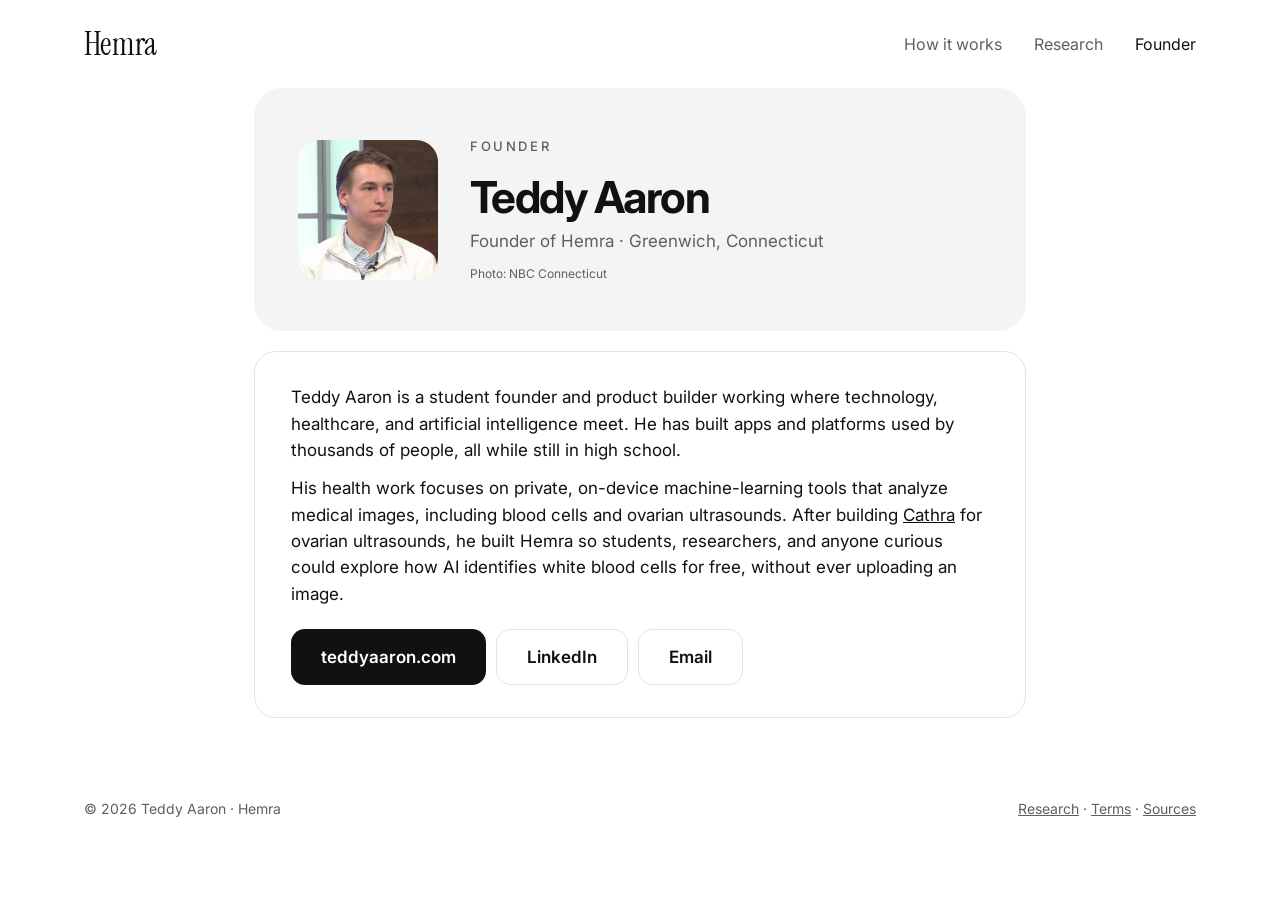
==== founder.html @ 97fe6db3 "Add founder page and improve mobile layout" ====
<!doctype html>
<html lang="en">
<head>
<meta charset="utf-8">
<meta name="viewport" content="width=device-width, initial-scale=1">
<title>Teddy Aaron, Founder of Hemra</title>
<meta name="description" content="Teddy Aaron is a student founder building private, on-device machine-learning tools for medical images, including Hemra and Cathra.">
<link rel="icon" href="data:image/svg+xml,<svg xmlns='http://www.w3.org/2000/svg' viewBox='0 0 32 32'><rect width='32' height='32' rx='7' fill='%23111'/><text x='16' y='23' font-family='Georgia' font-size='19' fill='white' text-anchor='middle'>H</text></svg>">
<link rel="preconnect" href="https://fonts.googleapis.com">
<link href="https://fonts.googleapis.com/css2?family=Instrument+Serif&family=Inter:wght@400;500;600;700&display=swap" rel="stylesheet">
<link rel="stylesheet" href="style.css?v=9">
</head>
<body>

<header class="wrap nav">
  <a href="index.html" class="brand">Hemra</a>
  <nav><a href="index.html#how">How it works</a><a href="research.html">Research</a><a href="founder.html" aria-current="page">Founder</a></nav>
</header>

<main class="doc">
  <section class="doc-head founder-head">
    <img class="founder-portrait" src="media/teddy-founder.jpg" alt="Teddy Aaron" width="360" height="360">
    <div>
      <p class="eyebrow">Founder</p>
      <h1>Teddy Aaron</h1>
      <p class="founder-meta">Founder of Hemra · Greenwich, Connecticut</p>
      <p class="founder-credit">Photo: NBC Connecticut</p>
    </div>
  </section>

  <section class="doc-card">
    <p>Teddy Aaron is a student founder and product builder working where technology, healthcare, and artificial intelligence meet. He has built apps and platforms used by thousands of people, all while still in high school.</p>
    <p>His health work focuses on private, on-device machine-learning tools that analyze medical images, including blood cells and ovarian ultrasounds. After building <a href="https://www.cathra.dev" target="_blank" rel="noopener">Cathra</a> for ovarian ultrasounds, he built Hemra so students, researchers, and anyone curious could explore how AI identifies white blood cells for free, without ever uploading an image.</p>
    <div class="founder-links">
      <a class="btn" href="https://teddyaaron.com" target="_blank" rel="noopener">teddyaaron.com</a>
      <a class="btn ghost" href="https://www.linkedin.com/in/teddy-aaron/" target="_blank" rel="noopener">LinkedIn</a>
      <a class="btn ghost" href="mailto:paultaaron@icloud.com?subject=Hemra">Email</a>
    </div>
  </section>
</main>

<footer class="wrap foot">
  <span>© 2026 Teddy Aaron · Hemra</span>
  <span><a href="research.html">Research</a> · <a href="terms.html">Terms</a> · <a href="index.html#sources">Sources</a></span>
</footer>
</body>
</html>
---- style.css ----
:root{
  --bg:#fff; --card:#f4f4f4; --surface:#fff; --ink:#111; --muted:#5f5f5f; --line:#e4e4e4; --soft:#f1f1f1;
  --red:#9e1b32; --serif:"Instrument Serif",Georgia,serif; --sans:Inter,system-ui,-apple-system,sans-serif;
}
@media (prefers-color-scheme:dark){:root{
  --bg:#0f0f0f; --card:#1a1a1a; --surface:#121212; --ink:#f2f2f2; --muted:#a0a0a0; --line:#2c2c2c; --soft:#222; --red:#e0596e;
}}
*{box-sizing:border-box}
html{scroll-behavior:smooth}
body{margin:0;background:var(--bg);color:var(--ink);font:17px/1.55 var(--sans);-webkit-font-smoothing:antialiased}
a{color:inherit}
.wrap{max-width:1160px;margin:0 auto;padding:0 24px}
.muted{color:var(--muted)}

/* nav */
.nav{display:flex;justify-content:space-between;align-items:center;height:88px}
.brand{font:400 32px/1 var(--serif);text-decoration:none;letter-spacing:.01em}
.nav nav{display:flex;gap:32px;font-size:16px}
.nav nav a{text-decoration:none;color:var(--muted)} .nav nav a:hover{color:var(--ink)}

/* buttons */
.btn{all:unset;box-sizing:border-box;display:inline-flex;align-items:center;justify-content:center;background:var(--ink);color:var(--bg);border-radius:14px;padding:17px 30px;font:600 17px var(--sans);cursor:pointer;transition:opacity .15s,transform .15s}
.btn:hover{opacity:.85} .btn:active{transform:scale(.98)}
.btn:focus-visible{outline:2px solid var(--ink);outline-offset:3px}
.link{font-weight:600;text-decoration:none} .link:hover{text-decoration:underline}

/* hero card */
.hero{display:grid;grid-template-columns:1.1fr 430px;gap:56px;align-items:center;background:var(--card);border-radius:28px;padding:64px 64px 64px 72px}
.eyebrow{font-size:13px;font-weight:500;letter-spacing:.2em;text-transform:uppercase;color:var(--muted);margin:0 0 18px}
h1{font:700 clamp(38px,4.6vw,56px)/1.05 var(--sans);letter-spacing:-.035em;margin:0}
.lede{font-size:19px;color:var(--muted);margin:22px 0 30px;max-width:36ch}
.cta{display:flex;align-items:center;gap:28px;flex-wrap:wrap}
.checks{list-style:none;padding:28px 0 0;margin:32px 0 0;border-top:1px solid var(--line);display:grid;grid-template-columns:1fr 1fr;gap:14px 24px;font-size:16px;color:var(--muted)}
.checks li{display:flex;gap:12px;align-items:center}
.checks li::before{content:"✓";flex:none;width:22px;height:22px;border-radius:50%;background:var(--ink);color:var(--bg);font-size:12px;font-weight:700;display:grid;place-items:center}

/* tool window */
.tool{background:var(--surface);border:1px solid var(--line);border-radius:20px;overflow:hidden;box-shadow:0 30px 60px -36px rgba(0,0,0,.3)}
.win{display:flex;align-items:center;gap:6px;padding:12px 14px;border-bottom:1px solid var(--line)}
.win>span{width:10px;height:10px;border-radius:50%;background:var(--line)}
.pill{margin:0 auto;display:flex;align-items:center;gap:8px;background:var(--soft);border-radius:8px;padding:5px 16px;font-size:12px;color:var(--muted)}
.pill i{width:6px;height:6px;border-radius:50%;background:var(--ink)}
.tool-body{padding:18px 20px 20px}
.steps{list-style:none;margin:0 0 16px;padding:0;display:grid;grid-template-columns:repeat(3,1fr);gap:8px}
.steps li{border-top:2px solid var(--line);padding-top:8px;font-size:12px;font-weight:600;color:var(--muted);display:flex;align-items:center;gap:6px;transition:.2s}
.steps b{width:17px;height:17px;border-radius:50%;background:var(--line);color:var(--muted);display:grid;place-items:center;font-size:10px}
.steps li.on{border-color:var(--ink);color:var(--ink)} .steps li.on b{background:var(--ink);color:var(--bg)}
.drop{position:relative;display:grid;place-items:center;aspect-ratio:4/3;border-radius:12px;background:var(--soft);border:1.5px dashed #cfcfcf;cursor:pointer;overflow:hidden;transition:border-color .15s}
.drop:hover,.drop.over{border-color:var(--ink)}
.drop:focus-visible{outline:2px solid var(--ink);outline-offset:2px}
.drop.has{border:0}
#preview{position:absolute;inset:0;width:100%;height:100%;object-fit:contain}
.drop-text{display:grid;text-align:center;gap:2px;font-size:14px;color:var(--muted)}
.drop-text strong{color:var(--ink);font-weight:600;font-size:15px}
.samples{display:flex;align-items:center;gap:8px;padding-top:12px;font-size:13px;color:var(--muted)}
.samples span{margin-right:2px}
.sample{all:unset;cursor:pointer;width:38px;height:38px;border-radius:8px;overflow:hidden;border:1px solid var(--line);transition:transform .15s,border-color .15s}
.sample img{width:100%;height:100%;object-fit:cover;display:block}
.sample:hover,.sample:focus-visible{border-color:var(--ink);transform:translateY(-1px)}
.result{padding-top:16px}
.top{display:flex;justify-content:space-between;align-items:center;font-size:13px;font-weight:600}
.result h2{font:700 26px/1.1 var(--sans);letter-spacing:-.02em;margin:8px 0 14px;padding:14px 16px;border:1.5px solid var(--ink);border-radius:12px}
.badge{font-size:11px;font-weight:500;color:var(--muted)}
.bars{display:grid;gap:9px}
.bar{display:grid;grid-template-columns:86px 1fr 40px;gap:10px;align-items:center;font-size:13px;color:var(--muted)}
.bar.best{color:var(--ink);font-weight:600}
.track{height:4px;background:var(--soft);border-radius:2px;overflow:hidden}
.fill{height:100%;width:0;background:#bdbdbd;transition:width .6s cubic-bezier(.2,.8,.2,1)}
.bar.best .fill{background:var(--ink)}
.bar em{font-style:normal;text-align:right;font-variant-numeric:tabular-nums}
.about{font-size:13px;color:var(--muted);margin:14px 0 0;padding-top:12px;border-top:1px solid var(--line)}
.status{font-size:12px;color:var(--muted);margin:12px 0 0;text-align:center}

/* section cards */
.section{background:var(--card);border-radius:28px;padding:56px 72px;margin-top:20px}
.h{font:700 32px/1.1 var(--sans);letter-spacing:-.03em;margin:0 0 28px}
.how{list-style:none;margin:0;padding:0;display:grid;grid-template-columns:repeat(3,1fr);gap:20px}
.how li{background:var(--surface);border-radius:18px;padding:26px;display:grid;gap:14px;align-content:start}
.how li>span{width:28px;height:28px;border-radius:50%;background:var(--ink);color:var(--bg);display:grid;place-items:center;font-size:13px;font-weight:600}
.how strong{font-weight:600;font-size:18px}
.how p{margin:6px 0 0;color:var(--muted);font-size:15px}
.cells{display:grid;grid-template-columns:repeat(4,1fr);gap:16px}
.cell{background:var(--surface);border-radius:18px;overflow:hidden}
.cell img{width:100%;aspect-ratio:1;object-fit:cover;display:block}
.cell strong{display:block;font-weight:600;font-size:18px;margin:16px 18px 4px}
.cell p{margin:0 18px 20px;font-size:14px;color:var(--muted)}
.note{display:grid;grid-template-columns:1fr 1fr;gap:56px}
.note .h{font-size:24px;margin-bottom:12px}
.note p{margin:0;color:var(--muted);font-size:16px}
.ref{color:var(--ink);text-decoration:none;font-size:.75em;vertical-align:super;line-height:0;margin-left:1px;font-weight:600}
.ref:hover{text-decoration:underline}
.sources{margin:0;padding-left:20px;display:grid;gap:10px;font-size:14px;color:var(--muted)}
.sources li{padding-left:4px;scroll-margin-top:24px}
.sources li:target{color:var(--ink)}
.sources a{color:var(--ink)}
.credit{font-size:13px;color:var(--muted);margin:20px 0 0;max-width:72ch}
.foot{display:flex;justify-content:space-between;gap:12px;flex-wrap:wrap;padding-top:32px;padding-bottom:44px;font-size:14px;color:var(--muted)}

@media (max-width:960px){
  .hero{grid-template-columns:1fr;gap:40px;padding:44px 36px}
  .tool{max-width:480px;width:100%}
  .section{padding:44px 36px}
  .how{grid-template-columns:1fr}
  .cells{grid-template-columns:1fr 1fr}
  .note{grid-template-columns:1fr;gap:28px}
}
@media (max-width:520px){
  .wrap{padding:0 12px}
  .nav{height:72px;padding:0 8px} .brand{font-size:28px}
  .nav nav{gap:16px;font-size:14px} .nav nav a[href="#sources"]{display:none}
  .hero{padding:32px 20px 20px;border-radius:24px}
  .lede{font-size:17px;margin:16px 0 24px}
  .btn{padding:15px 24px;font-size:16px}
  .checks{grid-template-columns:1fr;gap:10px;font-size:15px}
  .tool-body{padding:14px}
  .section{padding:32px 20px;border-radius:24px;margin-top:12px} .h{font-size:28px;margin-bottom:20px}
  .cells{gap:10px} .cell strong{font-size:16px;margin:12px 12px 2px} .cell p{margin:0 12px 14px;font-size:13px}
  .foot{padding:24px 8px 36px}
}

/* homepage preview (static) */
.mock{display:block;text-decoration:none;color:inherit;transition:transform .2s,box-shadow .2s}
.mock:hover{transform:translateY(-3px);box-shadow:0 36px 70px -36px rgba(0,0,0,.4)}
.mock-brand{font:400 20px var(--serif);margin-bottom:12px}
.mock-top{display:flex;justify-content:space-between;align-items:center;border:1.5px solid var(--ink);border-radius:12px;padding:12px 14px;margin:8px 0 14px;font-weight:700;font-size:18px}
.mock-top small{font-size:11px;font-weight:500;color:var(--muted)}
.mock-grid{display:grid;grid-template-columns:96px 1fr;gap:14px;align-items:center}
.mock-grid img{width:96px;height:96px;object-fit:cover;border-radius:10px}
.mock-grid .bar{grid-template-columns:72px 1fr 34px;font-size:12px}
.mock-note{font-size:11px;color:var(--muted);margin:14px 0 12px}
.mock-btn{background:var(--ink);color:var(--bg);text-align:center;border-radius:10px;padding:10px;font-size:13px;font-weight:600}

/* tool page */
.app{max-width:720px;margin:0 auto;padding:8px 24px 56px}
.back{display:inline-block;font-size:15px;color:var(--muted);text-decoration:none;margin-bottom:24px} .back:hover{color:var(--ink)}
.steps.big{margin-bottom:40px}
.steps.big li{font-size:14px;padding-top:12px;gap:8px}
.steps.big b{width:22px;height:22px;font-size:12px}
.title{font:700 30px/1.15 var(--sans);letter-spacing:-.03em;margin:0}
.sub{color:var(--muted);margin:10px 0 24px}
.bigdrop{display:grid;justify-items:center;gap:6px;text-align:center;padding:56px 24px;border:1.5px dashed #cfcfcf;border-radius:18px;background:var(--card);cursor:pointer;color:var(--muted);transition:border-color .15s,background .15s}
.bigdrop:hover,.bigdrop.over{border-color:var(--ink)}
.bigdrop:focus-visible{outline:2px solid var(--ink);outline-offset:3px}
.bigdrop strong{color:var(--ink);font-weight:600;font-size:17px;margin-top:6px}
.bigdrop span{font-size:14px}
.btn.sm{padding:11px 20px;font-size:14px;border-radius:12px;margin-top:12px;color:var(--bg)}
.try{display:flex;align-items:center;gap:14px;flex-wrap:wrap;margin-top:18px;font-size:14px;color:var(--muted)}
.sample-row{display:flex;gap:8px;flex-wrap:wrap}
.sample-row .sample{width:auto;height:auto;display:flex;align-items:center;gap:8px;padding:4px 12px 4px 4px;border-radius:999px;font-size:13px;color:var(--ink)}
.tips{margin:22px 0 0;padding-left:18px;color:var(--muted);font-size:14px;display:grid;gap:4px}
.err{color:var(--red);font-size:14px;margin:14px 0 0}
.confirm{background:var(--card);border-radius:18px;padding:16px;display:grid;place-items:center}
.confirm img{max-width:100%;max-height:420px;border-radius:10px;display:block}
.actions{display:flex;align-items:center;gap:24px;flex-wrap:wrap;margin-top:24px}
.link-btn{all:unset;cursor:pointer;font-weight:600;font-size:15px} .link-btn:hover{text-decoration:underline}
.link-btn:focus-visible{outline:2px solid var(--ink);outline-offset:3px}
.btn:disabled{opacity:.6;cursor:wait}
.rcard{border:1px solid var(--line);border-radius:20px;padding:24px;margin-top:20px}
.rhead{display:flex;justify-content:space-between;align-items:center;font-size:14px;font-weight:600}
.rgrid{display:grid;grid-template-columns:160px 1fr;gap:24px;align-items:center;margin-top:14px}
.rgrid img{width:160px;height:160px;object-fit:cover;border-radius:12px;display:block}
.rgrid h2{font:700 30px/1.1 var(--sans);letter-spacing:-.03em;margin:0 0 16px;padding:12px 16px;border:1.5px solid var(--ink);border-radius:12px}
.rcard .bar{font-size:14px;grid-template-columns:96px 1fr 44px}
.fine{font-size:12px;color:var(--muted);margin:14px 0 0}
.btn.full{width:100%;margin-top:20px}
.app .status{margin-top:20px}
.disc{display:flex;justify-content:space-between;align-items:center;gap:16px;border:1px solid var(--line);border-radius:14px;padding:16px 20px;margin-top:28px;font-size:14px}
.disc p{margin:0;color:var(--muted)} .disc strong{color:var(--ink)}
.disc a{font-weight:600;text-decoration:none;white-space:nowrap}

@media (max-width:520px){
  .app{padding:0 16px 40px}
  .steps.big{margin-bottom:28px}
  .title{font-size:26px}
  .bigdrop{padding:40px 16px}
  .rgrid{grid-template-columns:1fr;gap:16px} .rgrid img{width:100%;height:auto;aspect-ratio:1}
  .disc{flex-direction:column;align-items:flex-start;gap:8px}
}

/* research page */
.doc{max-width:820px;margin:0 auto;padding:0 24px 48px;display:grid;gap:20px}
.doc-head{background:var(--card);border-radius:28px;padding:48px 44px}
.doc-head h1{font-size:clamp(34px,4vw,44px)}
.doc-head p:last-child{color:var(--muted);margin:14px 0 0;max-width:56ch}
.doc-card{border:1px solid var(--line);border-radius:22px;padding:32px 36px}
.doc-card h2{font:700 22px/1.2 var(--sans);letter-spacing:-.02em;margin:0 0 14px}
.doc-card h3{font:600 16px var(--sans);margin:28px 0 8px}
.doc-card p{margin:0 0 12px}
.doc-card ul,.doc-card ol{margin:8px 0 0;padding-left:20px;display:grid;gap:8px}
.doc-card li{padding-left:2px}
.doc-card a:not(.ref):not(.btn){color:var(--ink)}
.small{font-size:13px}
.stats{display:grid;grid-template-columns:repeat(4,1fr);gap:12px;margin:4px 0 16px}
.stats div{background:var(--card);border-radius:14px;padding:16px;display:grid;gap:4px}
.stats b{font:700 28px/1 var(--sans);letter-spacing:-.03em}
.stats span{font-size:13px;color:var(--muted)}
.table-wrap{overflow-x:auto;margin:6px 0 12px}
table{border-collapse:collapse;width:100%;font-size:15px;font-variant-numeric:tabular-nums}
th,td{text-align:left;padding:10px 12px;border-bottom:1px solid var(--line)}
thead th{font-size:13px;color:var(--muted);font-weight:500}
.cm td,.cm thead th{text-align:center}
.cm tbody th{font-weight:500}
.cm td.hit{background:var(--ink);color:var(--bg);font-weight:600}
.cite{display:flex;gap:16px;align-items:flex-start;background:var(--card);border-radius:14px;padding:16px 18px}
.cite p{margin:0;flex:1;font-size:15px}
.copy{all:unset;cursor:pointer;font-weight:600;font-size:14px;white-space:nowrap}
.copy:focus-visible{outline:2px solid var(--ink);outline-offset:3px}
.doc-foot{text-align:center;margin:12px 0 0}
.nav nav a[aria-current]{color:var(--ink)}
@media (max-width:520px){
  .doc{padding:0 12px 36px;gap:12px}
  .doc-head{padding:32px 22px;border-radius:24px}
  .doc-card{padding:24px 20px;border-radius:20px}
  .stats{grid-template-columns:1fr 1fr}
  .cite{flex-direction:column;gap:10px}
  table{font-size:14px} th,td{padding:8px}
}
td{white-space:nowrap}

/* tool page: sample names with hover preview */
.sample-row{position:relative;display:flex;gap:8px;flex-wrap:wrap;margin-top:16px}
.sample-row .sample{width:auto;height:auto;overflow:visible;padding:8px 16px;border-radius:999px;border:1px solid var(--line);font-size:14px;font-weight:500;color:var(--ink);background:var(--surface)}
.sample-row .sample:hover,.sample-row .sample:focus-visible{border-color:var(--ink);transform:none}
.tip{position:absolute;left:0;bottom:calc(100% + 10px);z-index:5;width:min(340px,100%);display:flex;gap:14px;align-items:flex-start;padding:12px;background:var(--surface);border:1px solid var(--line);border-radius:14px;box-shadow:0 18px 40px -18px rgba(0,0,0,.35);font-size:13px;line-height:1.45;font-weight:400;color:var(--muted);white-space:normal;text-align:left;opacity:0;visibility:hidden;transform:translateY(4px);transition:opacity .15s,transform .15s,visibility .15s;pointer-events:none}
.sample-row .tip img{width:84px;height:84px;object-fit:cover;border-radius:10px;flex:none}
.tip strong{display:block;color:var(--ink);font-size:15px;font-weight:600;margin-bottom:2px}
.tip em{display:block;font-style:normal;color:var(--ink);font-weight:500;margin-top:6px;font-size:12px}
.sample:hover .tip,.sample:focus-visible .tip{opacity:1;visibility:visible;transform:none}
@media (hover:none){.tip{display:none}}
.sample-row .sample{position:relative}
.sample-row .tip{width:340px;max-width:calc(100vw - 32px)}
.sample-row .sample:nth-child(n+3) .tip{left:auto;right:0}

.doc{grid-template-columns:minmax(0,1fr)}

/* founder page */
.founder-head{display:flex;align-items:center;gap:32px}
.founder-portrait{width:140px;height:140px;border-radius:22px;object-fit:cover;flex:none}
.founder-head h1{margin:0}
.founder-meta{color:var(--muted);margin:8px 0 0!important}
.founder-credit{font-size:12px;color:var(--muted);margin:10px 0 0!important}
.founder-links{display:flex;gap:10px;flex-wrap:wrap;margin-top:22px}
.btn.ghost{background:transparent;color:var(--ink);border:1px solid var(--line)}
.btn.ghost:hover{border-color:var(--ink);opacity:1}
.doc-card p a{color:var(--ink)}
/* homepage founder strip */
.founder-strip{display:flex;align-items:center;gap:18px}
.founder-strip img{width:56px;height:56px;border-radius:14px;object-fit:cover;flex:none}
.founder-strip p{margin:0;color:var(--muted);font-size:16px}
.founder-strip strong{color:var(--ink);font-weight:600}
.founder-strip a{font-weight:600;color:var(--ink);text-decoration:none;white-space:nowrap}
.founder-strip a:hover{text-decoration:underline}
@media (max-width:520px){
  .founder-head{flex-direction:column;align-items:flex-start;gap:20px}
  .founder-portrait{width:112px;height:112px}
  .founder-strip{align-items:flex-start}
}
.section.founder-strip{padding:24px 32px}
@media (max-width:520px){.section.founder-strip{padding:20px}}

/* ---------- phone polish (desktop unaffected) ---------- */
.m-only{display:none}
@media (max-width:520px){
  .d-only{display:none} .m-only{display:inline}
  /* menu */
  .nav{padding:0 4px}
  .brand{font-size:26px}
  .nav nav{gap:14px;font-size:13.5px}
  /* homepage hero: keep it short; the live tool is one tap away */
  .hero .mock{display:none}
  .hero{gap:0;padding-bottom:28px}
  .cta{gap:20px}
  .checks{margin-top:24px;padding-top:20px}
  /* cell cards: one per row, photo beside text */
  .cells{grid-template-columns:1fr;gap:10px}
  .cell{display:grid;grid-template-columns:96px 1fr;align-items:start}
  .cell img{width:96px;height:96px;aspect-ratio:auto}
  .cell strong{margin:12px 14px 2px}
  .cell p{margin:0 14px 14px}
  /* how it works cards */
  .how li{padding:20px}
  /* footer */
  .foot{flex-direction:column;gap:6px}
  /* tool page */
  .sample-row{display:grid;grid-template-columns:1fr 1fr;gap:8px}
  .sample-row .sample{text-align:center;justify-content:center;padding:11px 8px}
  .actions{flex-direction:column;align-items:stretch;gap:14px}
  .actions .btn{width:100%}
  .actions .link-btn{text-align:center}
  .rgrid img{height:200px}
  .rgrid h2{font-size:26px}
  .rcard{padding:18px}
  .disc{padding:14px 16px}
}
@media (max-width:520px){
  .cell{grid-template-rows:auto 1fr}
  .cell img{grid-row:1 / 3;grid-column:1;height:100%;min-height:96px;object-fit:cover}
  .cell strong,.cell p{grid-column:2}
}
@media (max-width:520px){
  .nav{padding:0 16px}
  .how li{display:flex;gap:14px;align-items:flex-start}
  .how li>span{flex:none}
}
.bigdrop strong span{font-size:inherit}
@media (max-width:520px){
  .confirm{display:block;padding:12px}
  .confirm img{width:100%;height:auto;max-height:320px;object-fit:contain;margin:0 auto}
}
/* confirm step: keep the preview inside its card (overrides the old homepage #preview rule) */
.confirm #preview{position:static;inset:auto;width:auto;height:auto;max-width:100%;max-height:420px;object-fit:contain;border-radius:10px;display:block;margin:0 auto}
@media (max-width:520px){.confirm #preview{width:100%;max-height:320px}}
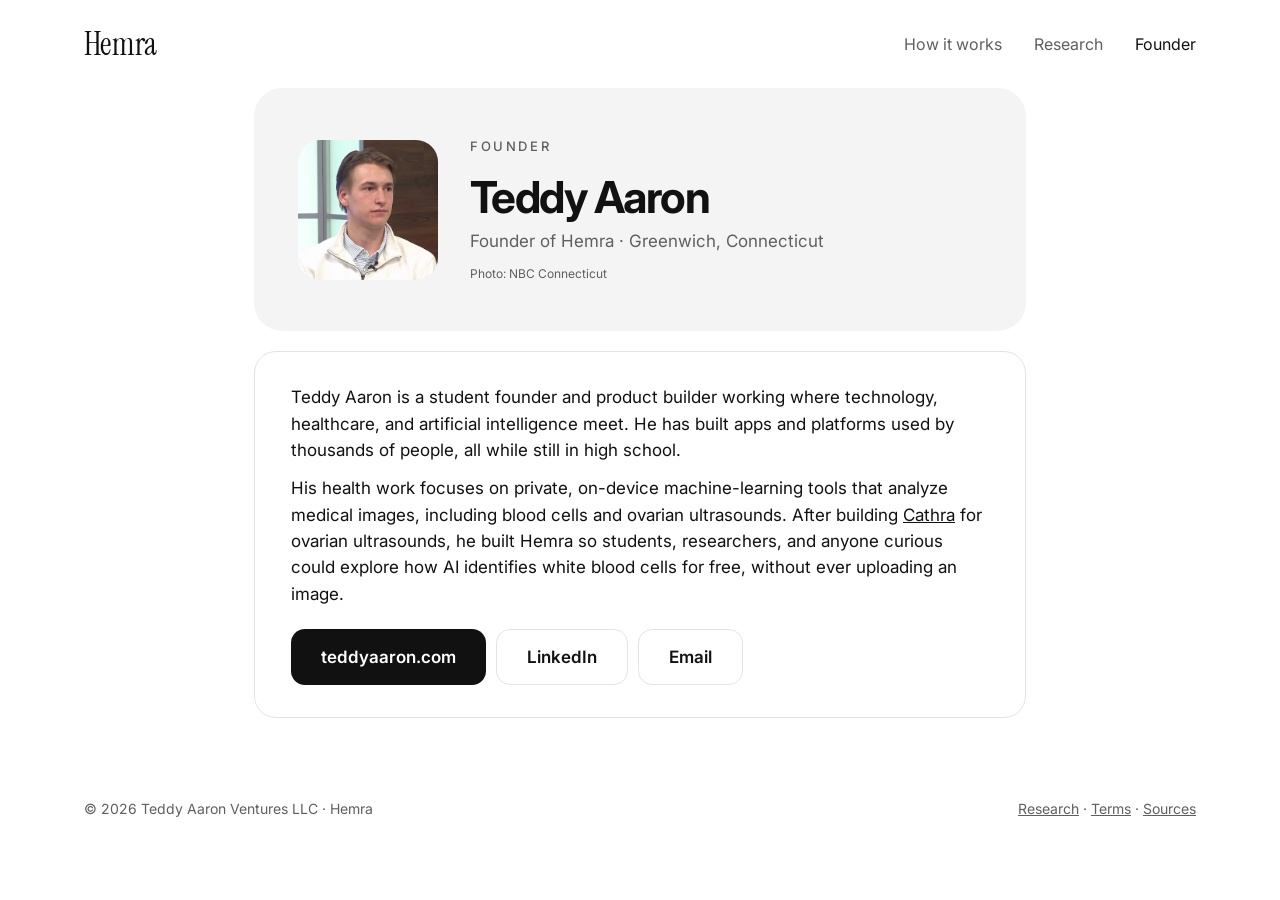
==== commit 8ab14ac8: "List Teddy Aaron Ventures LLC as owner" ====
--- a/founder.html
+++ b/founder.html
@@ -8,7 +8,7 @@
 <link rel="icon" href="data:image/svg+xml,<svg xmlns='http://www.w3.org/2000/svg' viewBox='0 0 32 32'><rect width='32' height='32' rx='7' fill='%23111'/><text x='16' y='23' font-family='Georgia' font-size='19' fill='white' text-anchor='middle'>H</text></svg>">
 <link rel="preconnect" href="https://fonts.googleapis.com">
 <link href="https://fonts.googleapis.com/css2?family=Instrument+Serif&family=Inter:wght@400;500;600;700&display=swap" rel="stylesheet">
-<link rel="stylesheet" href="style.css?v=9">
+<link rel="stylesheet" href="style.css?v=10">
 </head>
 <body>
 
@@ -40,7 +40,7 @@
 </main>
 
 <footer class="wrap foot">
-  <span>© 2026 Teddy Aaron · Hemra</span>
+  <span>© 2026 Teddy Aaron Ventures LLC · Hemra</span>
   <span><a href="research.html">Research</a> · <a href="terms.html">Terms</a> · <a href="index.html#sources">Sources</a></span>
 </footer>
 </body>
--- a/style.css
+++ b/style.css
@@ -310,3 +310,11 @@
 /* confirm step: keep the preview inside its card (overrides the old homepage #preview rule) */
 .confirm #preview{position:static;inset:auto;width:auto;height:auto;max-width:100%;max-height:420px;object-fit:contain;border-radius:10px;display:block;margin:0 auto}
 @media (max-width:520px){.confirm #preview{width:100%;max-height:320px}}
+.nav nav a{white-space:nowrap}
+@media (max-width:360px){
+  .nav{padding:0 12px}
+  .brand{font-size:23px}
+  .nav nav{gap:10px;font-size:12.5px}
+  .rhead{flex-wrap:wrap;gap:4px}
+}
+@media (max-width:520px){.sample-row .tip{display:none}}
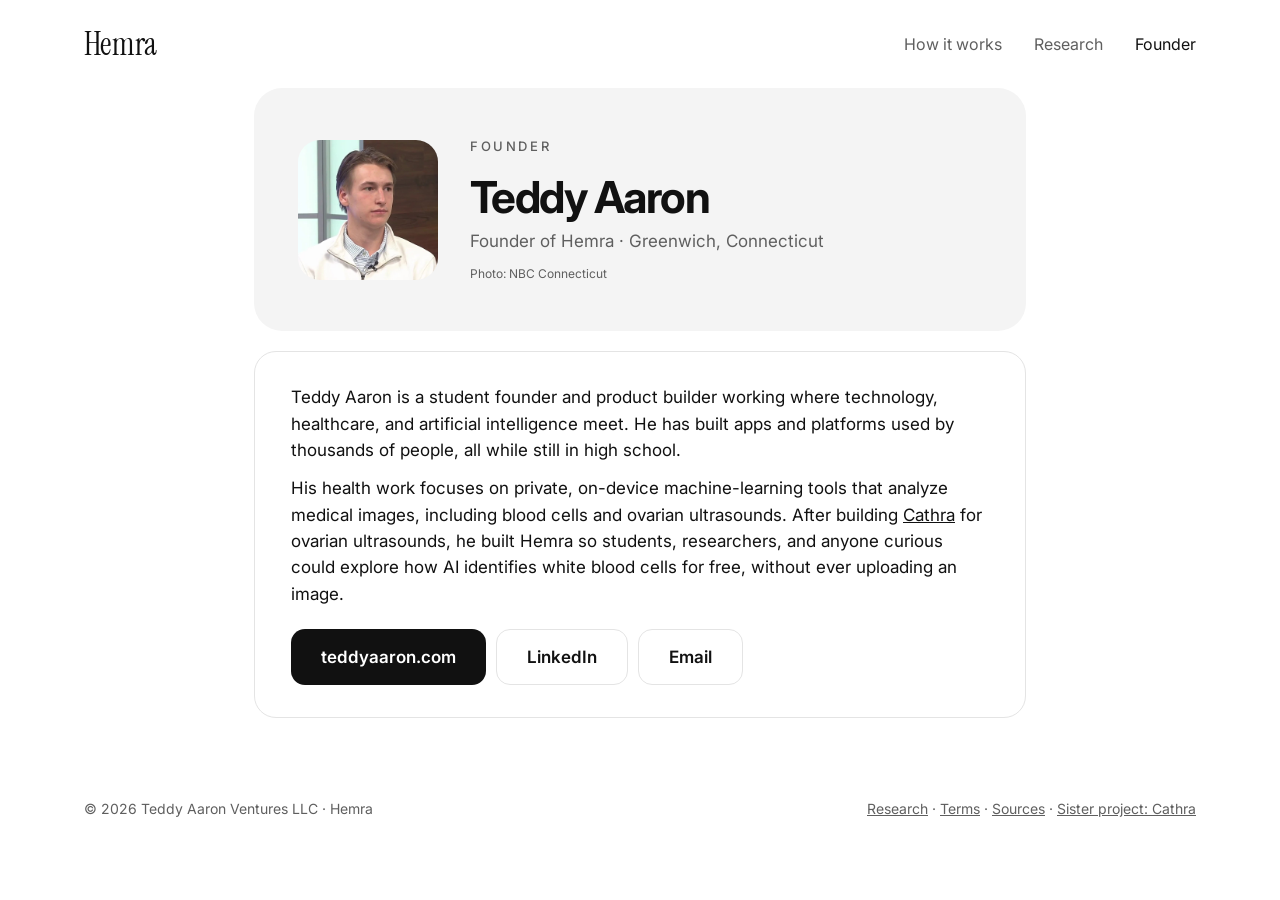
==== commit bde98d6b: "Add SEO and link Cathra" ====
--- a/founder.html
+++ b/founder.html
@@ -3,8 +3,75 @@
 <head>
 <meta charset="utf-8">
 <meta name="viewport" content="width=device-width, initial-scale=1">
-<title>Teddy Aaron, Founder of Hemra</title>
+<title>Hemra Founder Teddy Aaron | Greenwich, CT</title>
 <meta name="description" content="Teddy Aaron is a student founder building private, on-device machine-learning tools for medical images, including Hemra and Cathra.">
+<link rel="canonical" href="https://hemra-research.vercel.app/founder.html">
+<meta name="robots" content="index, follow, max-image-preview:large">
+<meta name="author" content="Teddy Aaron">
+<meta name="theme-color" content="#ffffff">
+<meta property="og:type" content="profile">
+<meta property="og:site_name" content="Hemra">
+<meta property="og:title" content="Hemra Founder Teddy Aaron | Greenwich, CT">
+<meta property="og:description" content="Teddy Aaron is a student founder building private, on-device machine-learning tools for medical images, including Hemra and Cathra.">
+<meta property="og:url" content="https://hemra-research.vercel.app/founder.html">
+<meta property="og:image" content="https://hemra-research.vercel.app/media/hemra-white-blood-cell-tool.png">
+<meta property="og:image:width" content="1200">
+<meta property="og:image:height" content="630">
+<meta property="og:image:alt" content="Hemra: machine learning that compares a white blood cell image to four learned cell types, privately in the browser.">
+<meta name="twitter:card" content="summary_large_image">
+<meta name="twitter:title" content="Hemra Founder Teddy Aaron | Greenwich, CT">
+<meta name="twitter:description" content="Teddy Aaron is a student founder building private, on-device machine-learning tools for medical images, including Hemra and Cathra.">
+<meta name="twitter:image" content="https://hemra-research.vercel.app/media/hemra-white-blood-cell-tool.png">
+<script type="application/ld+json">
+{
+ "@context": "https://schema.org",
+ "@graph": [
+  {
+   "@type": "WebSite",
+   "@id": "https://hemra-research.vercel.app/#website",
+   "name": "Hemra",
+   "url": "https://hemra-research.vercel.app/",
+   "publisher": {
+    "@id": "https://hemra-research.vercel.app/#org"
+   }
+  },
+  {
+   "@type": "Organization",
+   "@id": "https://hemra-research.vercel.app/#org",
+   "name": "Hemra",
+   "url": "https://hemra-research.vercel.app/",
+   "founder": {
+    "@id": "https://hemra-research.vercel.app/#founder"
+   }
+  },
+  {
+   "@type": "Person",
+   "@id": "https://hemra-research.vercel.app/#founder",
+   "name": "Teddy Aaron",
+   "url": "https://teddyaaron.com",
+   "image": "https://hemra-research.vercel.app/media/teddy-founder.jpg",
+   "sameAs": [
+    "https://teddyaaron.com",
+    "https://www.linkedin.com/in/teddy-aaron/",
+    "https://www.cathra.dev/founder"
+   ]
+  },
+  {
+   "@type": "ProfilePage",
+   "@id": "https://hemra-research.vercel.app/founder.html#webpage",
+   "url": "https://hemra-research.vercel.app/founder.html",
+   "name": "Hemra Founder Teddy Aaron | Greenwich, CT",
+   "description": "Teddy Aaron is a student founder building private, on-device machine-learning tools for medical images, including Hemra and Cathra.",
+   "isPartOf": {
+    "@id": "https://hemra-research.vercel.app/#website"
+   },
+   "mainEntity": {
+    "@id": "https://hemra-research.vercel.app/#founder"
+   }
+  }
+ ]
+}
+</script>
 <link rel="icon" href="data:image/svg+xml,<svg xmlns='http://www.w3.org/2000/svg' viewBox='0 0 32 32'><rect width='32' height='32' rx='7' fill='%23111'/><text x='16' y='23' font-family='Georgia' font-size='19' fill='white' text-anchor='middle'>H</text></svg>">
 <link rel="preconnect" href="https://fonts.googleapis.com">
 <link href="https://fonts.googleapis.com/css2?family=Instrument+Serif&family=Inter:wght@400;500;600;700&display=swap" rel="stylesheet">
@@ -41,7 +108,7 @@
 
 <footer class="wrap foot">
   <span>© 2026 Teddy Aaron Ventures LLC · Hemra</span>
-  <span><a href="research.html">Research</a> · <a href="terms.html">Terms</a> · <a href="index.html#sources">Sources</a></span>
+  <span><a href="research.html">Research</a> · <a href="terms.html">Terms</a> · <a href="index.html#sources">Sources</a> · <a href="https://www.cathra.dev" target="_blank" rel="noopener">Sister project: Cathra</a></span>
 </footer>
 </body>
 </html>
